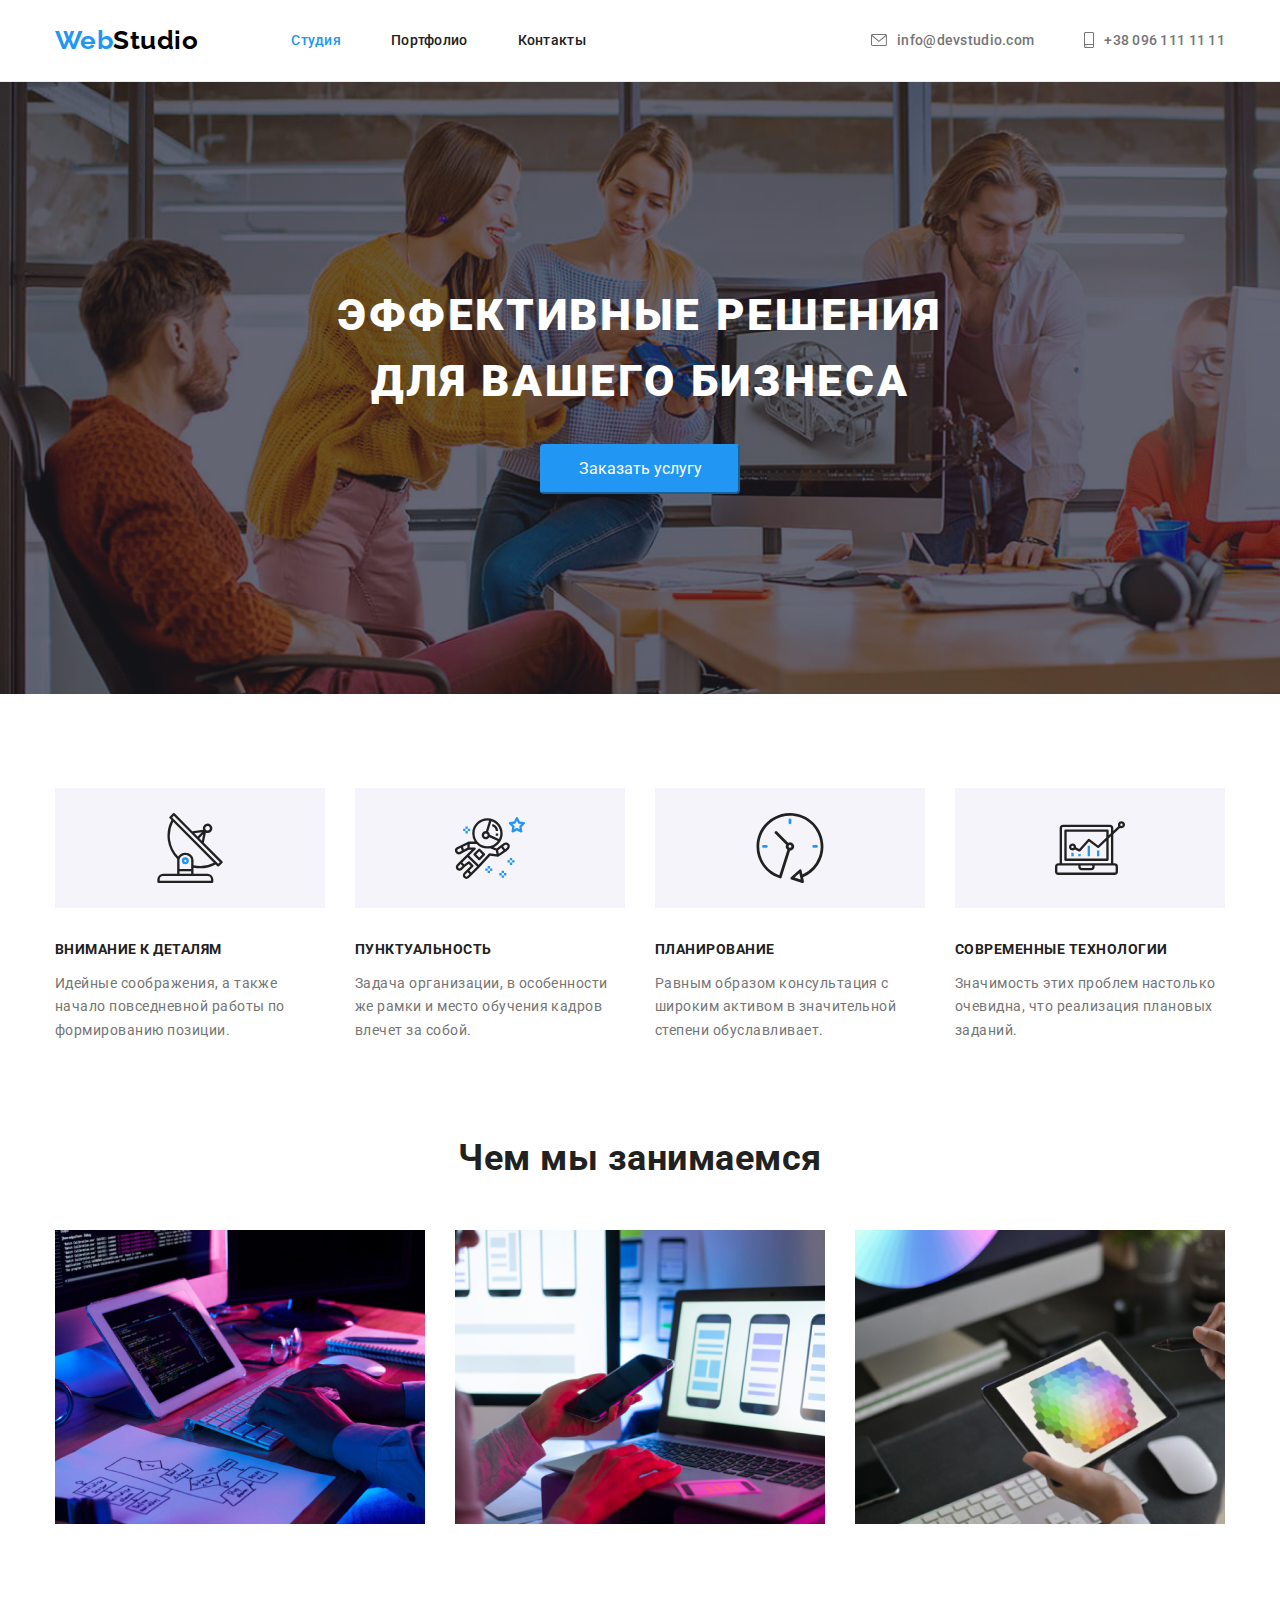
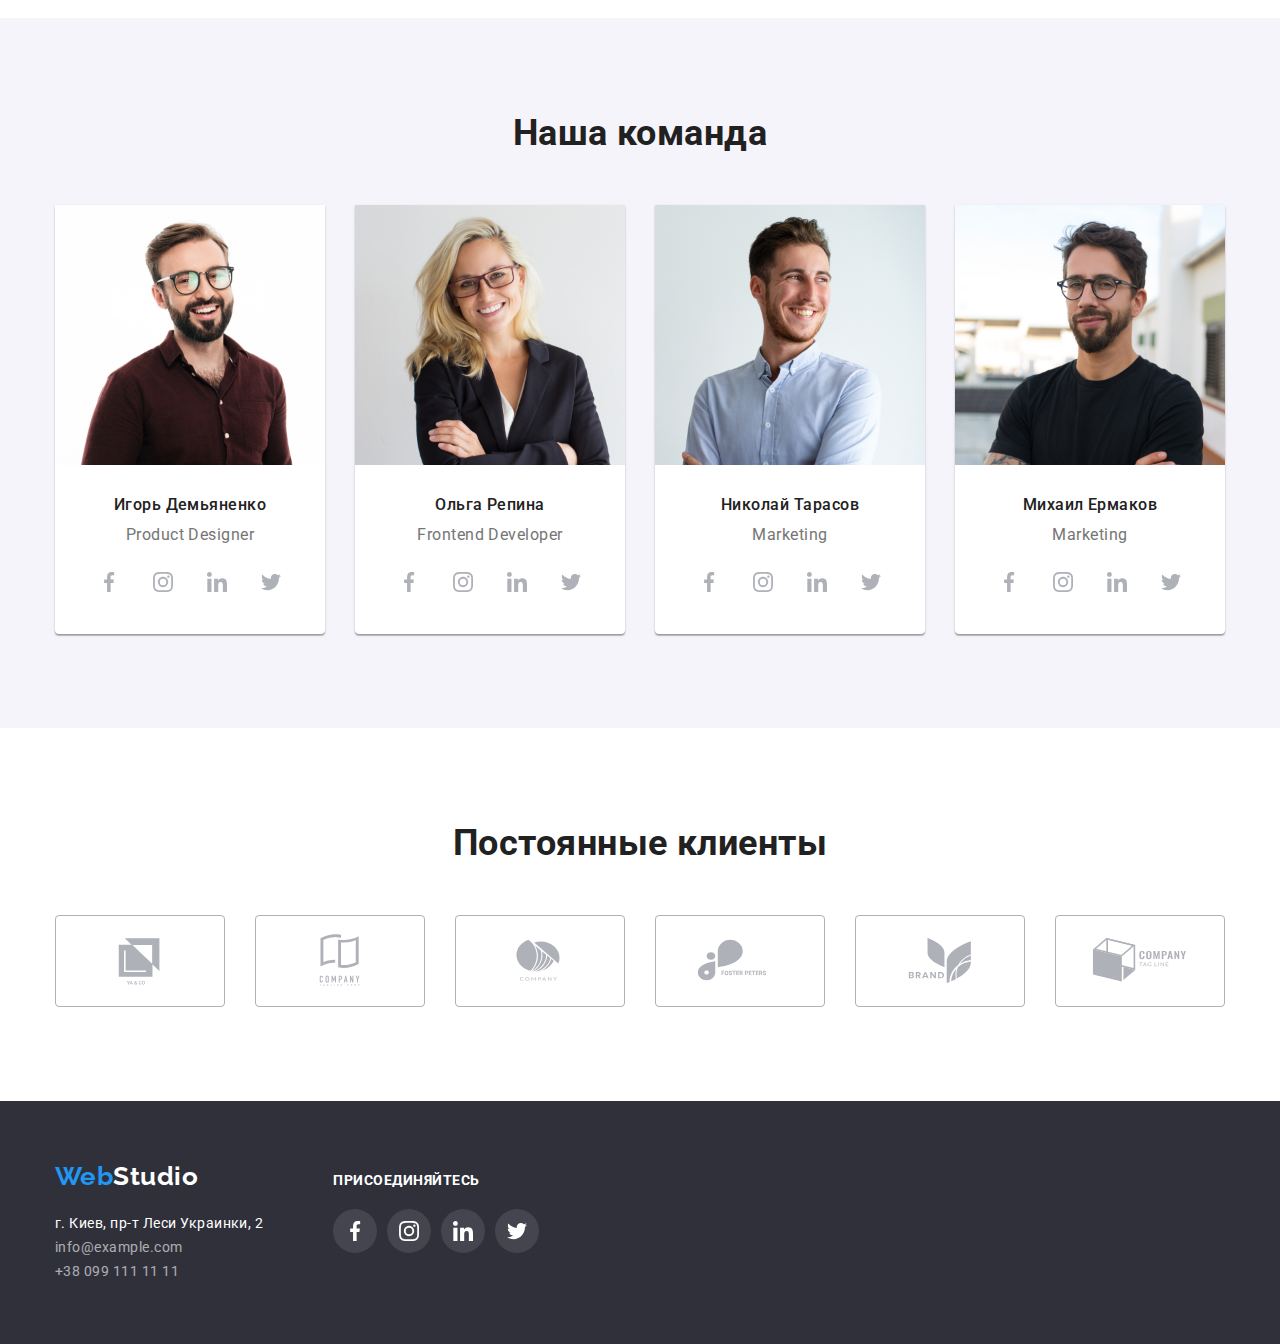
==== index.html @ 80090ac8 "Initial commit" ====
<!DOCTYPE html>
<html lang="en">
  <head>
    <meta charset="UTF-8" />
    <meta http-equiv="X-UA-Compatible" content="IE=edge" />
    <meta name="viewport" content="width=device-width, initial-scale=1.0" />
    <title>Студия</title>

    <link rel="preconnect" href="https://fonts.googleapis.com" />
    <link rel="preconnect" href="https://fonts.gstatic.com" crossorigin />
    <link
      href="https://fonts.googleapis.com/css2?family=Montserrat+Alternates:ital,wght@0,400;1,700&family=Raleway:wght@700&family=Roboto:wght@400;500;700;900&display=swap"
      rel="stylesheet"
    />

    <link
      rel="stylesheet"
      href="https://cdnjs.cloudflare.com/ajax/libs/modern-normalize/1.1.0/modern-normalize.min.css"
    />
    <link rel="stylesheet" href="./css/style.css" />
  </head>

  <body>
    <header class="navigation">
      <div class="container logo-container">
        <a href="#" class="logo"><span class="text-blue">Web</span>Studio</a>
        <nav class="site-nav">
          <ul class="nav-list">
            <li class="nav-item">
              <a class="nav-link current" href="./index.html">Студия</a>
            </li>
            <li class="nav-item">
              <a class="nav-link" href="./portfolio.html">Портфолио</a>
            </li>
            <li class="nav-item">
              <a class="nav-link" href="#">Контакты</a>
            </li>
          </ul>
        </nav>
        <ul class="contact-list">
          <li class="contact-item">
            <a class="nav-contact" href="mailto:info@devstudio.com"
              ><svg class="contact-icons" width="16" height="16">
                <use href="./images/icons.svg#envelope"></use>
              </svg>
              info@devstudio.com</a
            >
          </li>
          <li class="contact-item">
            <a class="nav-contact" href="tel:+380961111111"
              ><svg class="contact-icons" width="10" height="16">
                <use href="./images/icons.svg#smartphone"></use>
              </svg>
              +38 096 111 11 11</a
            >
          </li>
        </ul>
      </div>
    </header>

    <main>
      <section class="hero">
        <div class="container hero-container">
          <h1 class="hero-title">Эффективные решения для вашего бизнеса</h1>
          <button type="button" class="button-service">Заказать услугу</button>
        </div>
      </section>

      <section class="features section">
        <div class="container">
          <h2 class="visually-hidden">Advantages</h2>
          <ul class="features-list">
            <li class="features-item">
              <div class="icon-holder">
                <svg width="70" height="70">
                  <use href="./images/icons.svg#antenna-1"></use>
                </svg>
              </div>
              <h3 class="features-title">Внимание к деталям</h3>
              <p class="features-text">
                Идейные соображения, а также начало повседневной работы по
                формированию позиции.
              </p>
            </li>

            <li class="features-item">
              <div class="icon-holder">
                <svg width="70" height="70">
                  <use href="./images/icons.svg#astronaut-1"></use>
                </svg>
              </div>
              <h3 class="features-title">Пунктуальность</h3>
              <p class="features-text">
                Задача организации, в особенности же рамки и место обучения
                кадров влечет за собой.
              </p>
            </li>

            <li class="features-item">
              <div class="icon-holder">
                <svg width="70" height="70">
                  <use href="./images/icons.svg#clock-1"></use>
                </svg>
              </div>
              <h3 class="features-title">Планирование</h3>
              <p class="features-text">
                Равным образом консультация с широким активом в значительной
                степени обуславливает.
              </p>
            </li>

            <li class="features-item">
              <div class="icon-holder">
                <svg width="70" height="70">
                  <use href="./images/icons.svg#diagram-1"></use>
                </svg>
              </div>
              <h3 class="features-title">Современные технологии</h3>
              <p class="features-text">
                Значимость этих проблем настолько очевидна, что реализация
                плановых заданий.
              </p>
            </li>
          </ul>
        </div>
      </section>
      <section class="activities section">
        <div class="container">
          <h2 class="activities-title">Чем мы занимаемся</h2>
          <ul class="activities-images">
            <li class="activities-item">
              <img
                class="activities-picture"
                src="./images/Activities/box1.jpg"
                width="370"
                alt="box1"
              />
            </li>
            <li class="activities-item">
              <img
                class="activities-picture"
                src="./images/Activities/box2.jpg"
                width="370"
                alt="box2"
              />
            </li>
            <li class="activities-item">
              <img
                class="activities-picture"
                src="./images/Activities/box3.jpg"
                width="370"
                alt="box3"
              />
            </li>
          </ul>
        </div>
      </section>
      <section class="team section">
        <div class="container">
          <h2 class="team-title">Наша команда</h2>
          <ul class="staff">
            <li class="staff-item">
              <img
                class="staff-picture"
                src="./images/Team/team_card1.jpg"
                width="270"
                alt="Игорь Демьяненко"
              />
              <div class="staff-name">
                <h3 class="staff-nick">Игорь Демьяненко</h3>
                <p>Product Designer</p>

                <ul class="social-group">
                  <li class="social-list">
                    <a class="social-link" href="">
                      <svg class="social-icons" width="20" height="20">
                        <use href="./images/icons.svg#facebook-1"></use>
                      </svg>
                    </a>
                  </li>
                  <li class="social-list">
                    <a class="social-link" href="">
                      <svg class="social-icons" width="20" height="20">
                        <use href="./images/icons.svg#instagram-2"></use>
                      </svg>
                    </a>
                  </li>
                  <li class="social-list">
                    <a class="social-link" href="">
                      <svg class="social-icons" width="20" height="20">
                        <use href="./images/icons.svg#linkedin-1"></use>
                      </svg>
                    </a>
                  </li>
                  <li class="social-list">
                    <a class="social-link" href="">
                      <svg class="social-icons" width="20" height="20">
                        <use href="./images/icons.svg#twitter-1"></use>
                      </svg>
                    </a>
                  </li>
                </ul>
              </div>
            </li>
            <li class="staff-item">
              <img
                class="staff-picture"
                src="./images/Team/team_card2.jpg"
                width="270"
                alt="Ольга Репина"
              />
              <div class="staff-name">
                <h3 class="staff-nick">Ольга Репина</h3>
                <p>Frontend Developer</p>

                <ul class="social-group">
                  <li class="social-list">
                    <a class="social-link" href="">
                      <svg class="social-icons" width="20" height="20">
                        <use href="./images/icons.svg#facebook-1"></use>
                      </svg>
                    </a>
                  </li>
                  <li class="social-list">
                    <a class="social-link" href="">
                      <svg class="social-icons" width="20" height="20">
                        <use href="./images/icons.svg#instagram-2"></use>
                      </svg>
                    </a>
                  </li>
                  <li class="social-list">
                    <a class="social-link" href="">
                      <svg class="social-icons" width="20" height="20">
                        <use href="./images/icons.svg#linkedin-1"></use>
                      </svg>
                    </a>
                  </li>
                  <li class="social-list">
                    <a class="social-link" href="">
                      <svg class="social-icons" width="20" height="20">
                        <use href="./images/icons.svg#twitter-1"></use>
                      </svg>
                    </a>
                  </li>
                </ul>
              </div>
            </li>
            <li class="staff-item">
              <img
                class="staff-picture"
                src="./images/Team/team_card3.jpg"
                width="270"
                alt="Николай Тарасов"
              />
              <div class="staff-name">
                <h3 class="staff-nick">Николай Тарасов</h3>
                <p>Marketing</p>

                <ul class="social-group">
                  <li class="social-list">
                    <a class="social-link" href="">
                      <svg class="social-icons" width="20" height="20">
                        <use href="./images/icons.svg#facebook-1"></use>
                      </svg>
                    </a>
                  </li>
                  <li class="social-list">
                    <a class="social-link" href="">
                      <svg class="social-icons" width="20" height="20">
                        <use href="./images/icons.svg#instagram-2"></use>
                      </svg>
                    </a>
                  </li>
                  <li class="social-list">
                    <a class="social-link" href="">
                      <svg class="social-icons" width="20" height="20">
                        <use href="./images/icons.svg#linkedin-1"></use>
                      </svg>
                    </a>
                  </li>
                  <li class="social-list">
                    <a class="social-link" href="">
                      <svg class="social-icons" width="20" height="20">
                        <use href="./images/icons.svg#twitter-1"></use>
                      </svg>
                    </a>
                  </li>
                </ul>
              </div>
            </li>
            <li class="staff-item">
              <img
                class="staff-picture"
                src="./images/Team/team_card4.jpg"
                width="270"
                alt="Михаил Ермаков"
              />
              <div class="staff-name">
                <h3 class="staff-nick">Михаил Ермаков</h3>
                <p>Marketing</p>

                <ul class="social-group">
                  <li class="social-list">
                    <a class="social-link" href="">
                      <svg class="social-icons" width="20" height="20">
                        <use href="./images/icons.svg#facebook-1"></use>
                      </svg>
                    </a>
                  </li>
                  <li class="social-list">
                    <a class="social-link" href="">
                      <svg class="social-icons" width="20" height="20">
                        <use href="./images/icons.svg#instagram-2"></use>
                      </svg>
                    </a>
                  </li>
                  <li class="social-list">
                    <a class="social-link" href="">
                      <svg class="social-icons" width="20" height="20">
                        <use href="./images/icons.svg#linkedin-1"></use>
                      </svg>
                    </a>
                  </li>
                  <li class="social-list">
                    <a class="social-link" href="">
                      <svg class="social-icons" width="20" height="20">
                        <use href="./images/icons.svg#twitter-1"></use>
                      </svg>
                    </a>
                  </li>
                </ul>
              </div>
            </li>
          </ul>
        </div>
      </section>
      <section class="section clients">
        <div class="container">
          <h2 class="clients-title">Постоянные клиенты</h2>
          <ul class="clients-list">
            <li class="clients-item">
              <a class="clients-link" href="">
                <svg class="clients-icons" width="106" height="60">
                  <use href="./images/icons.svg#Logo"></use>
                </svg>
              </a>
            </li>
            <li class="clients-item">
              <a class="clients-link" href="">
                <svg class="clients-icons" width="106" height="60">
                  <use href="./images/icons.svg#Logo-1"></use>
                </svg>
              </a>
            </li>
            <li class="clients-item">
              <a class="clients-link" href="">
                <svg class="clients-icons" width="106" height="60">
                  <use href="./images/icons.svg#Logo-2"></use>
                </svg>
              </a>
            </li>
            <li class="clients-item">
              <a class="clients-link" href="">
                <svg class="clients-icons" width="106" height="60">
                  <use href="./images/icons.svg#Logo-3"></use>
                </svg>
              </a>
            </li>
            <li class="clients-item">
              <a class="clients-link" href="">
                <svg class="clients-icons" width="106" height="60">
                  <use href="./images/icons.svg#Logo-4"></use>
                </svg>
              </a>
            </li>
            <li class="clients-item">
              <a class="clients-link" href="">
                <svg class="clients-icons" width="106" height="60">
                  <use href="./images/icons.svg#Logo-5"></use>
                </svg>
              </a>
            </li>
          </ul>
        </div>
      </section>
    </main>

    <footer class="footer">
      <div class="container footer-flex">
        <div class="footer-left">
          <a href="./index.html" class="logo"
            ><span class="text-blue">Web</span
            ><span class="text-white">Studio</span>
          </a>
          <address>
            <ul class="address-bottom">
              <li>
                <a
                  href="https://www.google.com.ua/maps/place/%D0%B1%D1%83%D0%BB.+%D0%9B%D0%B5%D1%81%D0%B8+%D0%A3%D0%BA%D1%80%D0%B0%D0%B8%D0%BD%D0%BA%D0%B8,+2,+%D0%9A%D0%B8%D0%B5%D0%B2,+02000/@50.4380034,30.5231071,17z/data=!3m1!4b1!4m5!3m4!1s0x40d4cf01cf686589:0x1debb33ce8d40a66!8m2!3d50.4380034!4d30.5252958?hl=ru"
                  class="link-address"
                  >г. Киев, пр-т Леси Украинки, 2
                </a>
              </li>
              <li>
                <a href="mailto:info@example.com" class="link-contact"
                  >info@example.com</a
                >
              </li>
              <li>
                <a href="tel:+38 099 111 11 11" class="link-contact"
                  >+38 099 111 11 11</a
                >
              </li>
            </ul>
          </address>
        </div>

        <div class="footer-right">
          <h2 class="right-title">ПРИСОЕДИНЯЙТЕСЬ</h2>
          <ul class="right-group">
            <li class="right-list">
              <a class="right-link" href="">
                <svg class="footer-icons" width="20" height="20">
                  <use href="./images/icons.svg#facebook-1"></use>
                </svg>
              </a>
            </li>
            <li class="right-list">
              <a class="right-link" href="">
                <svg class="footer-icons" width="20" height="20">
                  <use href="./images/icons.svg#instagram-2"></use>
                </svg>
              </a>
            </li>
            <li class="right-list">
              <a class="right-link" href="">
                <svg class="footer-icons" width="20" height="20">
                  <use href="./images/icons.svg#linkedin-1"></use>
                </svg>
              </a>
            </li>
            <li class="right-list">
              <a class="right-link" href="">
                <svg class="footer-icons" width="20" height="20">
                  <use href="./images/icons.svg#twitter-1"></use>
                </svg>
              </a>
            </li>
          </ul>
        </div>
      </div>
    </footer>
  </body>
</html>
---- css/style.css ----
/*--Цвета текстов
212121 черный h3 
F5F4FA белый
757575 серый p
000000 черный
2196F3 голубой акцент
FFFFFF белый кнопки на стр портфолио и Hero
EEEEEE белый --*/

:root {
  --primary-text-color: #212121;
  --secondary-text-color: #757575;
  --accent-text-color-blue: #2196f3;
  --white-text-color: #ffffff;
  --accent-text-color-black: #000000;
  --background-color: #2f303a;
  --button-background: #f5f4fa;
  --border-color: #eee;
  --header-line-color: #ececec;
  --clients-icon-color: #afb1b8;
  --gradient-color: rgba(47, 48, 58, 0.4);
  --icon-background: rgba(255, 255, 255, 0.1);
  --indent: 30px;
  --items: 4;
}

/* Применить ко всему документу если нет  normalize
*,
*::before,
*::after {
  box-sizing: border-box;
} */
.container {
  width: 1200px;
  padding: 0 15px;
  margin-left: auto;
  margin-right: auto;
  /* outline: 1px red solid; */
}

ul {
  list-style: none;
}

a {
  text-decoration: none;
  font-style: normal;
}

ul,
h1,
h2,
h3,
h4,
p {
  margin-top: 0;
  margin-bottom: 0;
  padding: 0;
  list-style: none;
}
body {
  font-family: Roboto, sans-serif;
  font-style: normal;
  font-weight: 700;
  font-size: 16px;
  letter-spacing: 0.03em;
  color: var(--primary-text-color);
  line-height: 1.2;
  background-color: var(--white-text-color);
}
.section {
  padding-bottom: 94px;
  padding-top: 94px;
}
/* Данна властивість задається через универсальним се */
/* h2 .container {
  box-sizing: border-box;
} */

.logo {
  font-family: Raleway;
  font-style: normal;
  font-size: 26px;
  color: var(--accent-text-color-black);
}
.text-blue {
  color: var(--accent-text-color-blue);
}

.navigation {
  border-bottom: 1px solid var(--header-line-color);
  background-color: var(--white-text-color);
}
.logo-container {
  display: flex;
  align-items: center;
}

.site-nav {
  margin-left: 93px;
}
.nav-list {
  display: flex;
  align-items: center;
}
.nav-item .current {
  color: var(--accent-text-color-blue);
}

.nav-item,
.contact-item {
  margin-right: 50px;
}

.nav-item:last-child,
.contact-item:last-child {
  margin-right: 0px;
}

.nav-link {
  color: var(--primary-text-color);
  font-weight: 500;
  font-size: 14px;
  letter-spacing: 0.02em;
  display: block;
  padding-bottom: 32px;
  padding-top: 32px;
}

.nav-contact {
  display: flex;
  color: var(--secondary-text-color);
  font-weight: 500;
  font-size: 14px;
  letter-spacing: 0.02em;
  padding-bottom: 32px;
  padding-top: 32px;
}

.nav-contact:hover .contact-icons,
.nav-contact:focus .contact-icons {
  fill: var(--accent-text-color-blue);
}

.contact-list {
  display: flex;
  align-items: center;
  justify-content: center;
  margin-left: auto;
}
.contact-icons {
  display: block;
  margin-right: 10px;
  fill: var(--secondary-text-color);
}

.nav-link:hover,
.nav-link:focus,
.nav-link:focus,
.nav-contact:hover,
.nav-contact:active,
.nav-contact:focus {
  color: var(--accent-text-color-blue);
}
/* Секция Hero  */
.hero {
  background-color: var(--background-color);
  background-image: linear-gradient(
      to top,
      var(--gradient-color),
      var(--gradient-color)
    ),
    url(../images/people.jpg);
  max-width: 1600px;
  margin: 0 auto;
  background-size: cover;
  background-repeat: no-repeat;
  padding-top: 200px;
  padding-bottom: 200px;
}
.hero-container {
  text-align: center;
}

.hero-title {
  display: inline-block;
  width: 696px;
  color: var(--white-text-color);
  margin-bottom: 30px;
  font-weight: 900;
  font-size: 44px;
  line-height: 1.5;
  letter-spacing: 0.06em;
  text-transform: uppercase;
}

.button-service {
  width: 200px;
  height: 50px;
  line-height: 2;
  color: var(--white-text-color);
  background-color: var(--accent-text-color-blue);
  font-size: 16px;
  cursor: pointer;
  display: block;
  margin-left: auto;
  margin-right: auto;
  border-radius: 4px;
  border-color: var(--accent-text-color-blue);
}

.visually-hidden {
  position: absolute;
  white-space: nowrap;
  width: 1px;
  height: 1px;
  overflow: hidden;
  border: 0;
  padding: 0;
  clip: rect(0 0 0 0);
  clip-path: inset(50%);
  margin: -1px;
}
.features {
  padding-bottom: 0px;
}
.icon-holder {
  background-color: var(--button-background);
  display: flex;
  height: 120px;
  align-items: center;
  justify-content: center;
  margin-bottom: 30px;
}

.features-list {
  display: flex;
}
.features-item {
  flex-basis: calc(
    (100% - (var(--indent) * (var(--items) - 1))) / var(--items)
  );
}
.features-item:not(:last-child) {
  margin-right: 30px;
}
.features-title {
  text-transform: uppercase;
  font-size: 14px;
  color: var(--primary-text-color);
  line-height: 1.7;
  margin-bottom: 10px;
}
.features-text {
  font-size: 14px;
  font-weight: 400;
  line-height: 1.7;
  color: var(--secondary-text-color);
}
.activities {
  padding-left: 0px;
  padding-right: 0px;
  --items: 3;
}

.activities-title,
.team-title,
.clients-title {
  font-size: 36px;
  text-align: center;
  margin-bottom: 50px;
}

.activities-images {
  display: flex;
  align-items: center;
}
.activities-item {
  flex-basis: calc(
    (100% - (var(--indent) * (var(--items) - 1))) / var(--items)
  );
}
.activities-item:not(:last-child) {
  margin-right: 30px;
}
.activities-picture,
.staff-picture,
.works-picture {
  display: block;
}
.team {
  background-color: var(--button-background);
}
.staff {
  display: flex;
  align-items: center;
}
.staff-item:not(:last-child) {
  margin-right: 30px;
  flex-basis: calc(
    (100% - (var(--indent) * (var(--items) - 1))) / var(--items)
  );
}
.staff-item {
  background-color: var(--white-text-color);
  width: 270px;
  box-shadow: 0px 1px 3px rgba(0, 0, 0, 0.12), 0px 1px 1px rgba(0, 0, 0, 0.14),
    0px 2px 1px rgba(0, 0, 0, 0.2);
  border-radius: 0px 0px 4px 4px;
}

.staff-nick {
  font-family: Roboto, sans-serif;
  font-weight: 500;
  font-size: 16px;
  margin-bottom: 10px;
}

.staff p {
  font-weight: 400;
  color: var(--secondary-text-color);
}

.staff-name {
  text-align: center;
  padding: 30px 10px;
}
.social-group {
  display: flex;
  align-items: center;
  margin-top: 16px;
  justify-content: center;
}
.social-list {
  margin-right: 10px;
}
.social-list:last-child {
  margin-right: 0px;
}

.social-link {
  width: 44px;
  height: 44px;
  display: flex;
  align-items: center;
  justify-content: center;
  border-radius: 50%;
  background-color: var(--icon-background);
}
/* box-shadow: 10px 0 10px -5px rgba(0, 0, 0, 0.3);
 } */

.social-icons {
  fill: var(--clients-icon-color);
}
.social-link:hover .social-icons,
.social-link:focus .social-icons {
  fill: var(--white-text-color);
}
.social-link:hover,
.social-link:focus {
  background-color: var(--accent-text-color-blue);
}
.clients-list {
  display: flex;
  align-items: center;
  justify-content: center;
  margin-right: 0px;
}
.clients-item:last-child {
  margin-right: 0px;
}

.clients-item {
  display: flex;
  margin-right: 30px;
  width: 170px;
  height: 92px;
  justify-content: center;
  align-items: center;
  border-radius: 4px;
  border: 1px var(--clients-icon-color) solid;
}
.clients-link {
  width: 100%;
  height: 100%;
  display: flex;
  align-items: center;
  justify-content: center;
}

.clients-icons {
  fill: var(--clients-icon-color);
  display: block;
}

.clients-item:hover .clients-icons,
.clients-item:focus .clients-icons {
  fill: var(--accent-text-color-blue);
}

.clients-item:hover,
.clients-item:focus {
  border-color: var(--accent-text-color-blue);
}

.footer {
  background-color: var(--background-color);
  padding-top: 60px;
  padding-bottom: 60px;
}

.footer .logo .text-white {
  color: var(--white-text-color);
}

.footer .logo {
  margin-bottom: 20px;
  display: inline-block;
  margin-right: 0;
}

.footer-flex {
  display: flex;
  align-items: baseline;
}

.footer-right {
  margin-left: 70px;
}
.right-title {
  font-size: 14px;
  text-transform: uppercase;
  margin-bottom: 20px;
  color: var(--white-text-color);
}
.right-group {
  display: flex;
  align-items: center;
}
.right-list {
  margin-right: 10px;
}

.right-list:last-child {
  margin-right: 0px;
}

.right-link {
  width: 44px;
  height: 44px;
  display: flex;
  align-items: center;
  justify-content: center;
  border-radius: 50%;
  background-color: var(--icon-background);
}

.footer-icons {
  fill: var(--white-text-color);
}
.right-link:hover,
.right-link:focus {
  background-color: var(--accent-text-color-blue);
}

.link-address,
.link-contact {
  font-size: 14px;
  font-weight: 400;
  color: var(--white-text-color);
  line-height: 1.7;
}

.link-contact {
  opacity: 0.6;
}
.filter-menu {
  display: flex;
  justify-content: center;
  margin-bottom: 50px;
}
.menu-item {
  margin-left: 8px;
}
.menu-item:first-child {
  margin-left: 0;
}

.button-filter {
  font-weight: 500;
  font-family: Roboto, sans-serif;
  font-style: normal;
  font-size: 16px;
  color: var(--primary-text-color);
  cursor: pointer;
  text-align: center;
  border: none;
  outline: none;
  background: var(--button-background);
  padding: 6px 22px 6px 22px;
  border-radius: 4px;
  display: block;
}

.button-filter:hover,
.button-filter:focus,
.button-filter:active {
  color: var(--white-text-color);
  background-color: var(--accent-text-color-blue);
  box-shadow: 0px 3px 1px rgba(0, 0, 0, 0.1), 0px 1px 2px rgba(0, 0, 0, 0.08),
    0px 2px 2px rgba(0, 0, 0, 0.12);
}

/* box-shadow: 0px 3px 1px rgba(0, 0, 0, 0.1), 0px 1px 2px rgba(0, 0, 0, 0.08),
  0px 2px 2px rgba(0, 0, 0, 0.12);
border-radius: 4px; */

.works {
  display: flex;
  align-items: center;
  flex-wrap: wrap;
  margin-top: -30px;
  margin-right: -30px;
}

.works-item {
  flex-basis: calc((100% - 30px * 3) / 3);
  margin-right: 30px;
  margin-top: 30px;
  background: #ffffff;
}
/* 
.works-item:nth-child(3n) {
  margin-right: -30px;
} */

.works-link {
  display: block;
}

.works-link:hover,
.works-link:focus {
  box-shadow: 0px 1px 1px rgba(0, 0, 0, 0.12), 0px 4px 4px rgba(0, 0, 0, 0.06),
    1px 4px 6px rgba(0, 0, 0, 0.16);
}

.works-title {
  font-size: 18px;
  color: var(--primary-text-color);
  margin-bottom: 4px;
  font-weight: 700;
}

.works-text {
  font-size: 16px;
  font-weight: 400;
  color: var(--secondary-text-color);
  line-height: 2.7;
}

.text-wrap {
  padding-left: 24px;
  padding-right: 24px;
  padding-top: 20px;
  padding-bottom: 20px;
  border-bottom: 2px var(--border-color) solid;
  border-left: 1px var(--border-color) solid;
  border-right: 1px var(--border-color) solid;
}

.filter.section {
  padding-bottom: 94px;
}
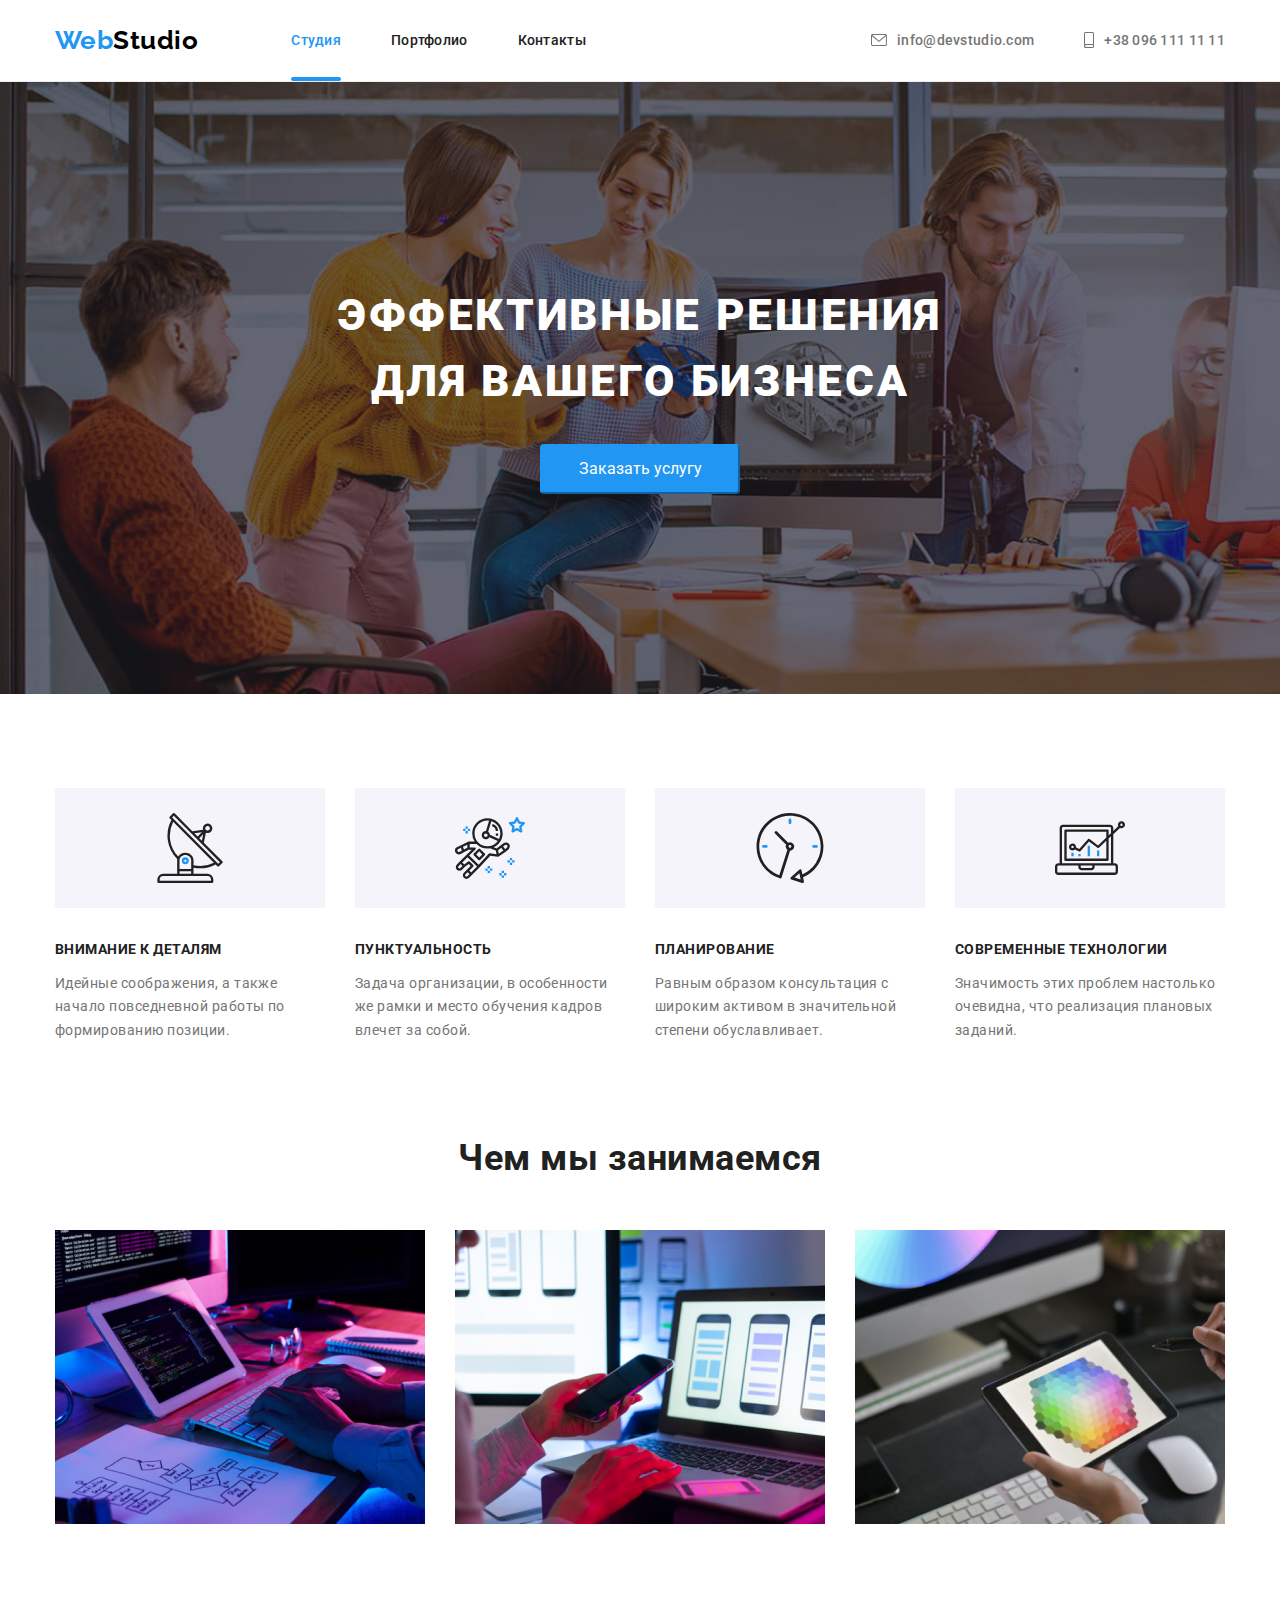
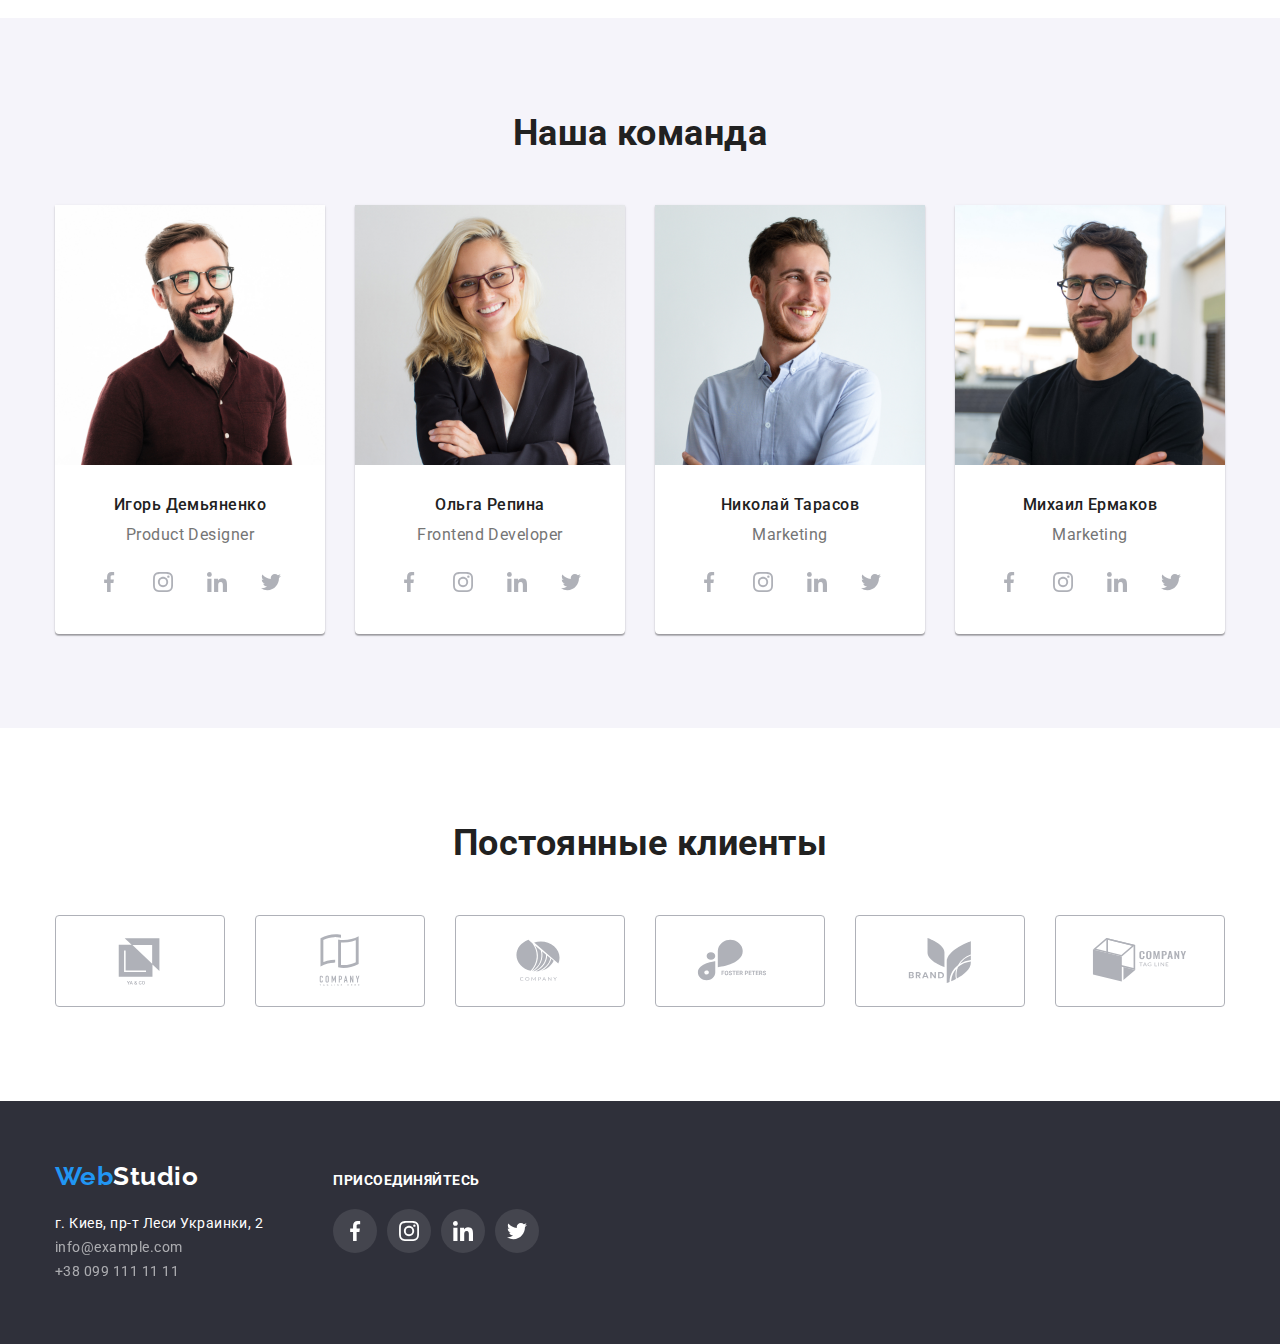
==== commit 00ade3db: "initial edition" ====
--- a/index.html
+++ b/index.html
@@ -62,7 +62,19 @@
       <section class="hero">
         <div class="container hero-container">
           <h1 class="hero-title">Эффективные решения для вашего бизнеса</h1>
-          <button type="button" class="button-service">Заказать услугу</button>
+          <button type="button" class="button-service" data-modal-open>
+            Заказать услугу
+          </button>
+
+          <div class="backdrop is-hidden" data-modal>
+            <div class="modal">
+              <button class="close-modal-btn" data-modal-close>
+                <svg class="close-icon" width="11" height="11">
+                  <use href="./images/closebutton.svg#Vector"></use>
+                </svg>
+              </button>
+            </div>
+          </div>
         </div>
       </section>
 
@@ -450,5 +462,7 @@
         </div>
       </div>
     </footer>
+
+    <script src="./js/modal.js"></script>
   </body>
 </html>
--- a/css/style.css
+++ b/css/style.css
@@ -103,8 +103,21 @@
   display: flex;
   align-items: center;
 }
-.nav-item .current {
+.nav-link.current {
   color: var(--accent-text-color-blue);
+  position: relative;
+}
+
+.nav-link.current::after {
+  content: "";
+  position: absolute;
+  display: block;
+  bottom: 0;
+  left: 0;
+  width: 100%;
+  height: 4px;
+  border-radius: 2px;
+  background-color: var(--accent-text-color-blue);
 }
 
 .nav-item,
@@ -125,6 +138,8 @@
   display: block;
   padding-bottom: 32px;
   padding-top: 32px;
+  transition-timing-function: cubic-bezier(0.4, 0, 0.2, 1);
+  transition-duration: 250ms;
 }
 
 .nav-contact {
@@ -135,6 +150,8 @@
   letter-spacing: 0.02em;
   padding-bottom: 32px;
   padding-top: 32px;
+  transition-timing-function: cubic-bezier(0.4, 0, 0.2, 1);
+  transition-duration: 250ms;
 }
 
 .nav-contact:hover .contact-icons,
@@ -152,6 +169,8 @@
   display: block;
   margin-right: 10px;
   fill: var(--secondary-text-color);
+  transition-timing-function: cubic-bezier(0.4, 0, 0.2, 1);
+  transition-duration: 250ms;
 }
 
 .nav-link:hover,
@@ -346,12 +365,16 @@
   justify-content: center;
   border-radius: 50%;
   background-color: var(--icon-background);
+  transition-timing-function: cubic-bezier(0.4, 0, 0.2, 1);
+  transition-duration: 250ms;
 }
 /* box-shadow: 10px 0 10px -5px rgba(0, 0, 0, 0.3);
  } */
 
 .social-icons {
   fill: var(--clients-icon-color);
+  transition-timing-function: cubic-bezier(0.4, 0, 0.2, 1);
+  transition-duration: 250ms;
 }
 .social-link:hover .social-icons,
 .social-link:focus .social-icons {
@@ -380,6 +403,8 @@
   align-items: center;
   border-radius: 4px;
   border: 1px var(--clients-icon-color) solid;
+  transition-timing-function: cubic-bezier(0.4, 0, 0.2, 1);
+  transition-duration: 250ms;
 }
 .clients-link {
   width: 100%;
@@ -392,6 +417,8 @@
 .clients-icons {
   fill: var(--clients-icon-color);
   display: block;
+  transition-timing-function: cubic-bezier(0.4, 0, 0.2, 1);
+  transition-duration: 250ms;
 }
 
 .clients-item:hover .clients-icons,
@@ -454,10 +481,14 @@
   justify-content: center;
   border-radius: 50%;
   background-color: var(--icon-background);
+  transition-timing-function: cubic-bezier(0.4, 0, 0.2, 1);
+  transition-duration: 250ms;
 }
 
 .footer-icons {
   fill: var(--white-text-color);
+  transition-timing-function: cubic-bezier(0.4, 0, 0.2, 1);
+  transition-duration: 250ms;
 }
 .right-link:hover,
 .right-link:focus {
@@ -475,6 +506,11 @@
 .link-contact {
   opacity: 0.6;
 }
+
+.filter.section {
+  padding-bottom: 94px;
+}
+
 .filter-menu {
   display: flex;
   justify-content: center;
@@ -501,6 +537,8 @@
   padding: 6px 22px 6px 22px;
   border-radius: 4px;
   display: block;
+  transition-timing-function: cubic-bezier(0.4, 0, 0.2, 1);
+  transition-duration: 250ms;
 }
 
 .button-filter:hover,
@@ -537,6 +575,8 @@
 
 .works-link {
   display: block;
+  transition-timing-function: cubic-bezier(0.4, 0, 0.2, 1);
+  transition-duration: 250ms;
 }
 
 .works-link:hover,
@@ -545,18 +585,35 @@
     1px 4px 6px rgba(0, 0, 0, 0.16);
 }
 
-.works-title {
+.image-wrapper {
+  position: relative;
+  overflow: hidden;
+}
+
+.text-submenu {
+  position: absolute;
+  width: 370px;
+  padding: 63px 24px 63px 24px;
+  background-color: #2196f3;
+  left: 0;
+  top: 0;
+  opacity: 0;
+
   font-size: 18px;
-  color: var(--primary-text-color);
-  margin-bottom: 4px;
-  font-weight: 700;
-}
-
-.works-text {
-  font-size: 16px;
   font-weight: 400;
-  color: var(--secondary-text-color);
-  line-height: 2.7;
+  color: var(--white-text-color);
+  line-height: 1.6;
+
+  transform: translateY(100%);
+  transition: transform 1000ms ease;
+  transition-timing-function: cubic-bezier(0.4, 0, 0.2, 1);
+  transition-duration: 250ms;
+}
+
+.works-link:hover .text-submenu,
+.works-link:focus .text-submenu {
+  opacity: 0.8;
+  transform: translateY(0%);
 }
 
 .text-wrap {
@@ -569,6 +626,60 @@
   border-right: 1px var(--border-color) solid;
 }
 
-.filter.section {
-  padding-bottom: 94px;
-}
+.works-title {
+  font-size: 18px;
+  color: var(--primary-text-color);
+  margin-bottom: 4px;
+  font-weight: 700;
+}
+
+.works-text {
+  font-size: 16px;
+  font-weight: 400;
+  color: var(--secondary-text-color);
+  line-height: 2.7;
+}
+
+.backdrop {
+  position: fixed;
+  top: 0;
+  left: 0;
+  background-color: rgba(0, 0, 0, 0.2);
+  width: 100%;
+  height: 100%;
+}
+.modal {
+  position: absolute;
+  top: 50%;
+  left: 50%;
+  min-width: 528px;
+  min-height: 581px;
+  background-color: var(--white-text-color);
+  box-shadow: 0px 1px 3px rgba(0, 0, 0, 0.12), 0px 1px 1px rgba(0, 0, 0, 0.14),
+    0px 2px 1px rgba(0, 0, 0, 0.2);
+  border-radius: 4px;
+  transform: translate(-50%, -50%);
+}
+
+.backdrop.is-hidden {
+  opacity: 0;
+  pointer-events: none;
+}
+.close-modal-btn {
+  position: absolute;
+  width: 30px;
+  height: 30px;
+  border-radius: 50%;
+  color: transparent;
+  right: 8px;
+  top: 8px;
+  border: 1px solid rgba(0, 0, 0, 0.1);
+  background-color: var(--white-text-color);
+}
+.close-icon {
+  position: absolute;
+  fill: var(--accent-text-color-black);
+  position: absolute;
+
+  transform: translate(-50%, -50%);
+}
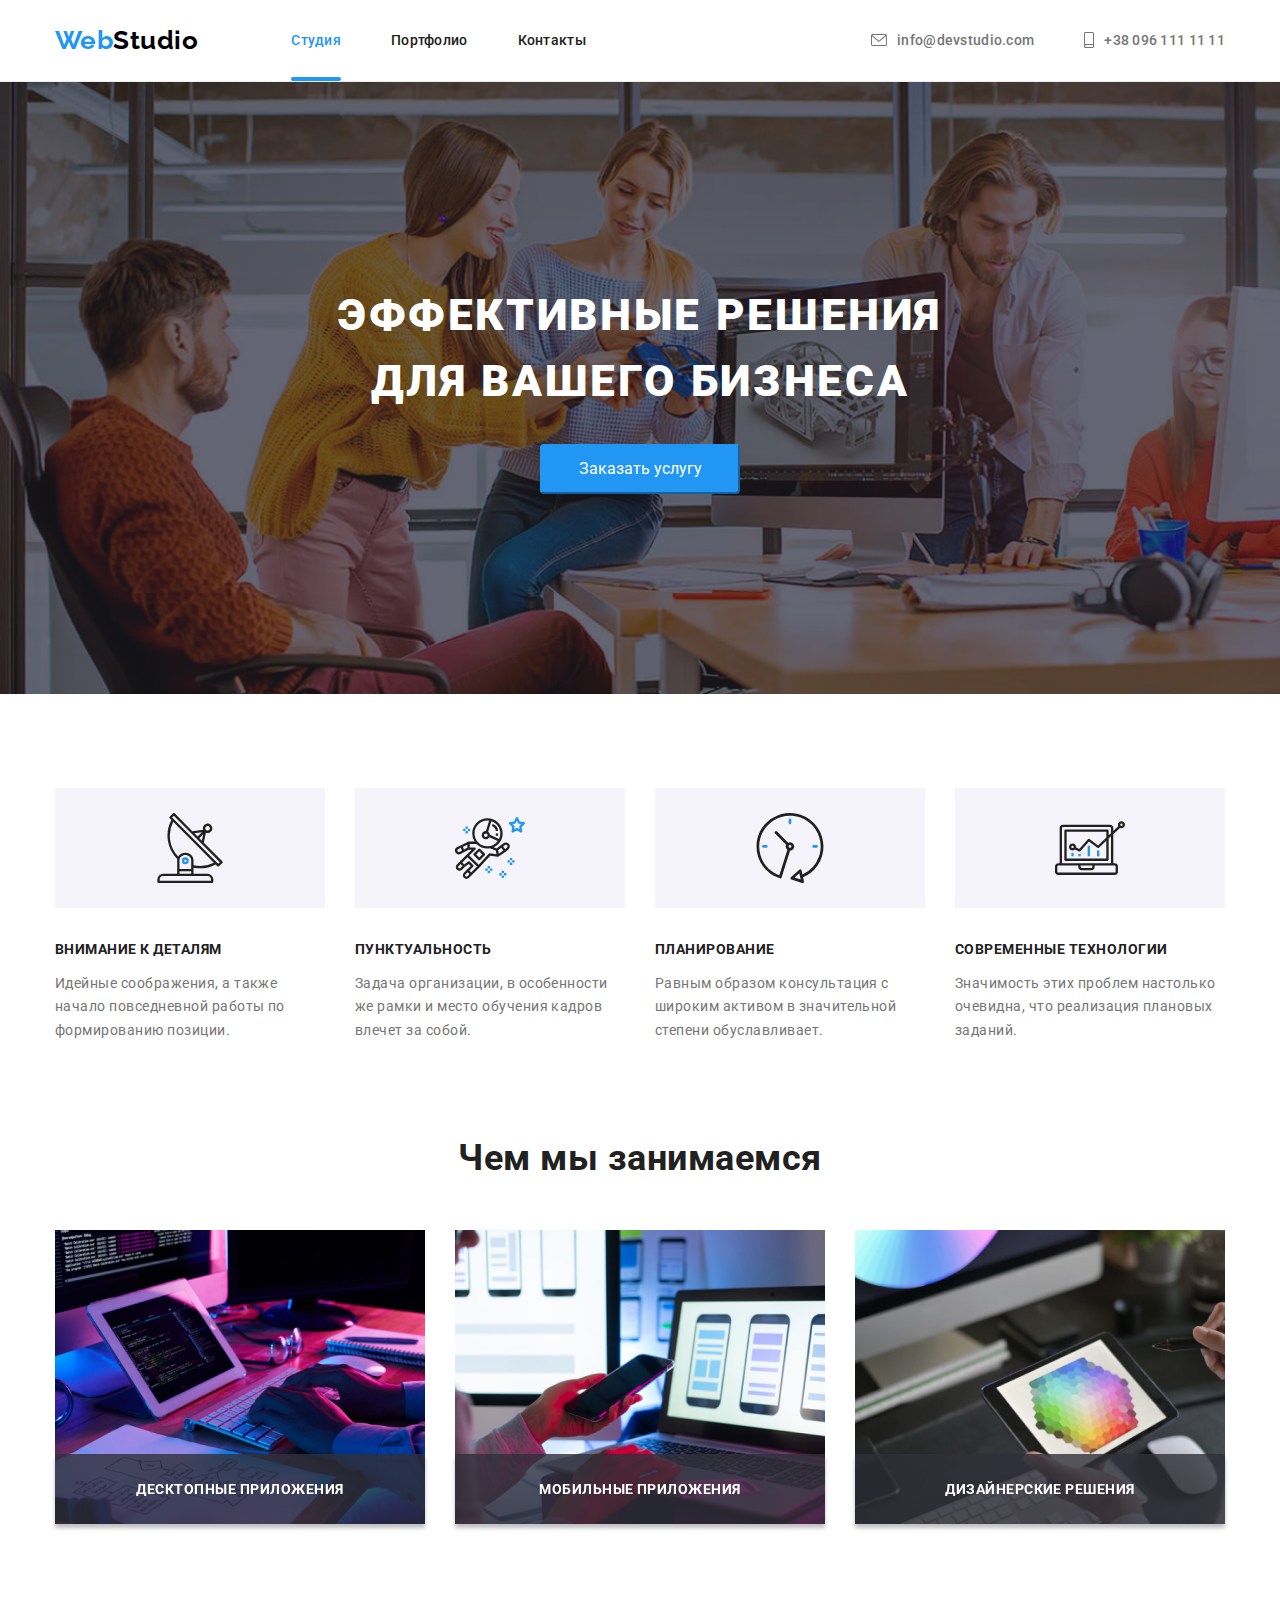
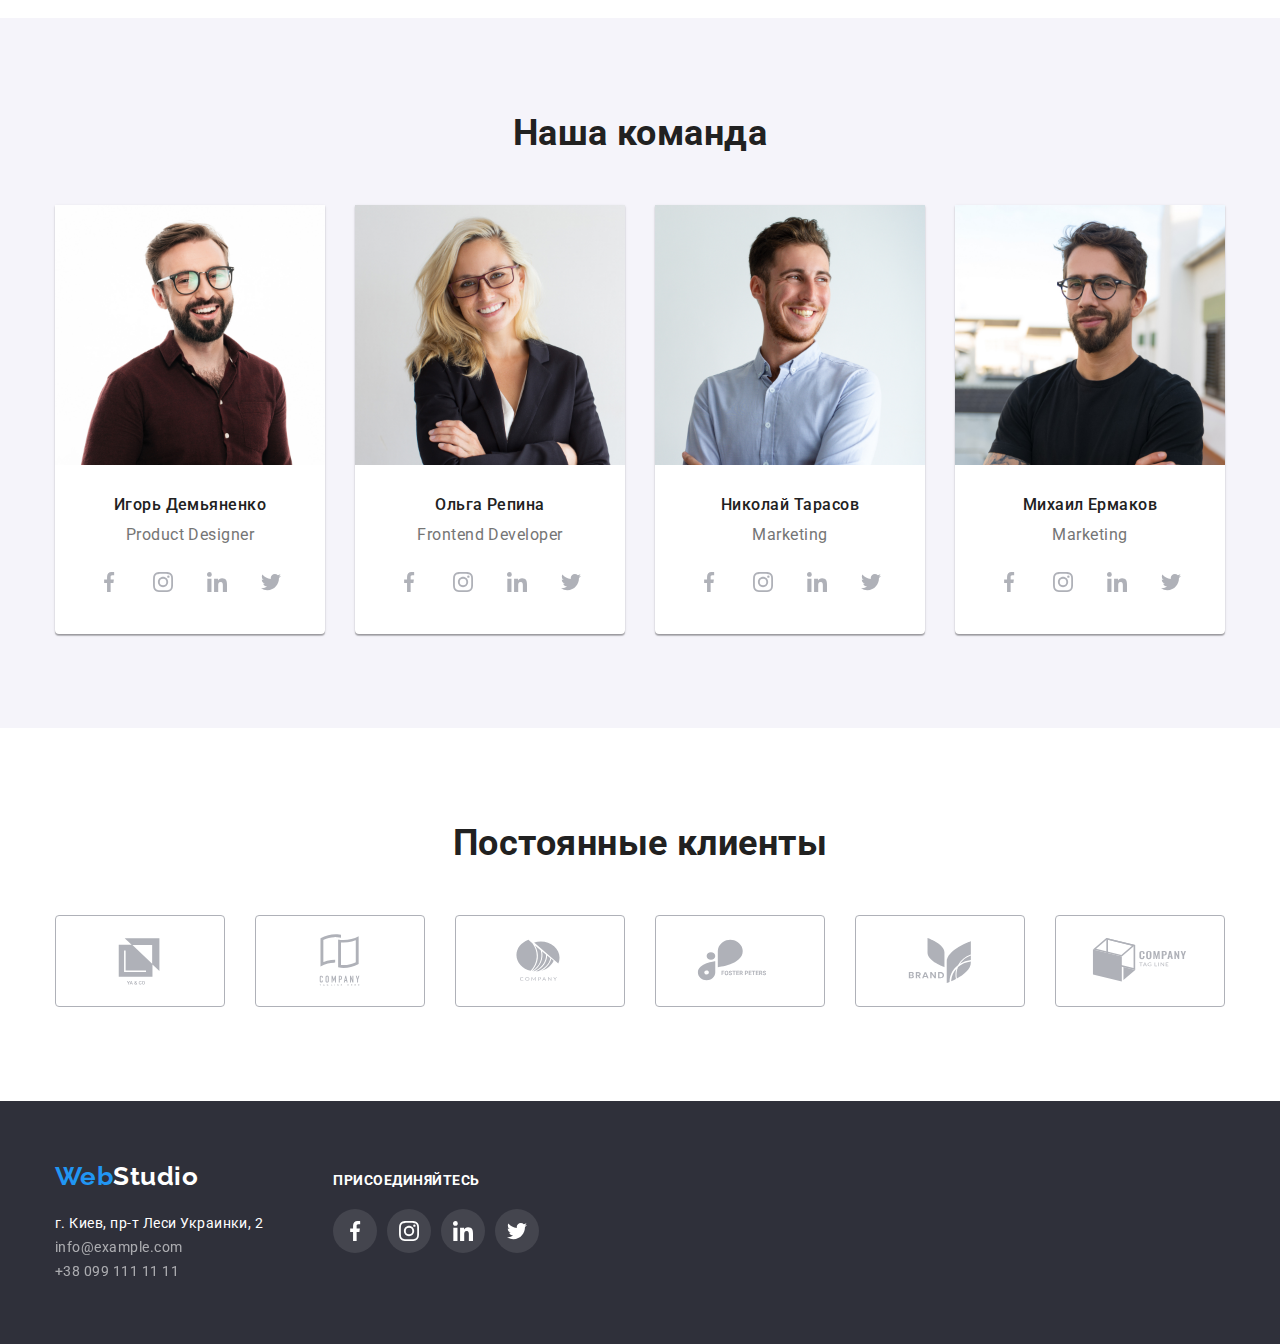
==== commit f3f3748d: "transition property" ====
--- a/index.html
+++ b/index.html
@@ -147,14 +147,16 @@
                 width="370"
                 alt="box1"
               />
+              <p class="text-overlap">Десктопные приложения</p>
             </li>
             <li class="activities-item">
               <img
                 class="activities-picture"
                 src="./images/Activities/box2.jpg"
                 width="370"
-                alt="box2"
-              />
+                alt="box 2"
+              />
+              <p class="text-overlap">Мобильные приложения</p>
             </li>
             <li class="activities-item">
               <img
@@ -163,6 +165,7 @@
                 width="370"
                 alt="box3"
               />
+              <p class="text-overlap">Дизайнерские решения</p>
             </li>
           </ul>
         </div>
--- a/css/style.css
+++ b/css/style.css
@@ -140,6 +140,7 @@
   padding-top: 32px;
   transition-timing-function: cubic-bezier(0.4, 0, 0.2, 1);
   transition-duration: 250ms;
+  transition-property: color;
 }
 
 .nav-contact {
@@ -152,6 +153,7 @@
   padding-top: 32px;
   transition-timing-function: cubic-bezier(0.4, 0, 0.2, 1);
   transition-duration: 250ms;
+  transition-property: color;
 }
 
 .nav-contact:hover .contact-icons,
@@ -171,6 +173,7 @@
   fill: var(--secondary-text-color);
   transition-timing-function: cubic-bezier(0.4, 0, 0.2, 1);
   transition-duration: 250ms;
+  transition-property: color;
 }
 
 .nav-link:hover,
@@ -294,7 +297,24 @@
   display: flex;
   align-items: center;
 }
+
+.text-overlap {
+  position: absolute;
+  background-color: rgba(47, 48, 58, 0.8);
+  padding-top: 27px;
+  padding-bottom: 27px;
+  text-align: center;
+  box-shadow: 0px 4px 4px rgba(0, 0, 0, 0.25);
+  font-size: 14px;
+  text-transform: uppercase;
+  color: var(--white-text-color);
+  width: 100%;
+  height: 70px;
+  bottom: 0%;
+}
+
 .activities-item {
+  position: relative;
   flex-basis: calc(
     (100% - (var(--indent) * (var(--items) - 1))) / var(--items)
   );
@@ -307,6 +327,7 @@
 .works-picture {
   display: block;
 }
+
 .team {
   background-color: var(--button-background);
 }
@@ -367,6 +388,7 @@
   background-color: var(--icon-background);
   transition-timing-function: cubic-bezier(0.4, 0, 0.2, 1);
   transition-duration: 250ms;
+  transition-property: background-color;
 }
 /* box-shadow: 10px 0 10px -5px rgba(0, 0, 0, 0.3);
  } */
@@ -375,6 +397,7 @@
   fill: var(--clients-icon-color);
   transition-timing-function: cubic-bezier(0.4, 0, 0.2, 1);
   transition-duration: 250ms;
+  transition-property: color;
 }
 .social-link:hover .social-icons,
 .social-link:focus .social-icons {
@@ -405,6 +428,7 @@
   border: 1px var(--clients-icon-color) solid;
   transition-timing-function: cubic-bezier(0.4, 0, 0.2, 1);
   transition-duration: 250ms;
+  transition-property: border-color;
 }
 .clients-link {
   width: 100%;
@@ -419,6 +443,7 @@
   display: block;
   transition-timing-function: cubic-bezier(0.4, 0, 0.2, 1);
   transition-duration: 250ms;
+  transition-property: color;
 }
 
 .clients-item:hover .clients-icons,
@@ -483,13 +508,13 @@
   background-color: var(--icon-background);
   transition-timing-function: cubic-bezier(0.4, 0, 0.2, 1);
   transition-duration: 250ms;
+  transition-property: background-color;
 }
 
 .footer-icons {
   fill: var(--white-text-color);
-  transition-timing-function: cubic-bezier(0.4, 0, 0.2, 1);
-  transition-duration: 250ms;
-}
+}
+
 .right-link:hover,
 .right-link:focus {
   background-color: var(--accent-text-color-blue);
@@ -533,12 +558,13 @@
   text-align: center;
   border: none;
   outline: none;
-  background: var(--button-background);
+  background-color: var(--button-background);
   padding: 6px 22px 6px 22px;
   border-radius: 4px;
   display: block;
   transition-timing-function: cubic-bezier(0.4, 0, 0.2, 1);
   transition-duration: 250ms;
+  transition-property: background-color, color;
 }
 
 .button-filter:hover,
@@ -604,6 +630,7 @@
   color: var(--white-text-color);
   line-height: 1.6;
 
+  transition-property: transform;
   transform: translateY(100%);
   transition: transform 1000ms ease;
   transition-timing-function: cubic-bezier(0.4, 0, 0.2, 1);
@@ -645,9 +672,16 @@
   top: 0;
   left: 0;
   background-color: rgba(0, 0, 0, 0.2);
-  width: 100%;
-  height: 100%;
-}
+  width: 100vw;
+  height: 100vh;
+  pointer-events: initial;
+  transition: opacity 500ms ease-out 0.2s, visibility 500ms ease-out;
+}
+.backdrop.is-hidden {
+  opacity: 0;
+  pointer-events: none;
+}
+
 .modal {
   position: absolute;
   top: 50%;
@@ -658,13 +692,17 @@
   box-shadow: 0px 1px 3px rgba(0, 0, 0, 0.12), 0px 1px 1px rgba(0, 0, 0, 0.14),
     0px 2px 1px rgba(0, 0, 0, 0.2);
   border-radius: 4px;
-  transform: translate(-50%, -50%);
-}
-
-.backdrop.is-hidden {
+  transform: translate(-50%, -50%) rotate(0deg) scale(1);
+  opacity: 1;
+
+  transition: opacity 0.6s ease-out 0.2s, transform 0.6s ease-out 0.2s;
+}
+
+.backdrop.is-hidden .modal {
+  transform: translate(-50%, -50%) rotate(-540deg) scale(0);
   opacity: 0;
-  pointer-events: none;
-}
+}
+
 .close-modal-btn {
   position: absolute;
   width: 30px;
@@ -680,6 +718,5 @@
   position: absolute;
   fill: var(--accent-text-color-black);
   position: absolute;
-
   transform: translate(-50%, -50%);
 }
